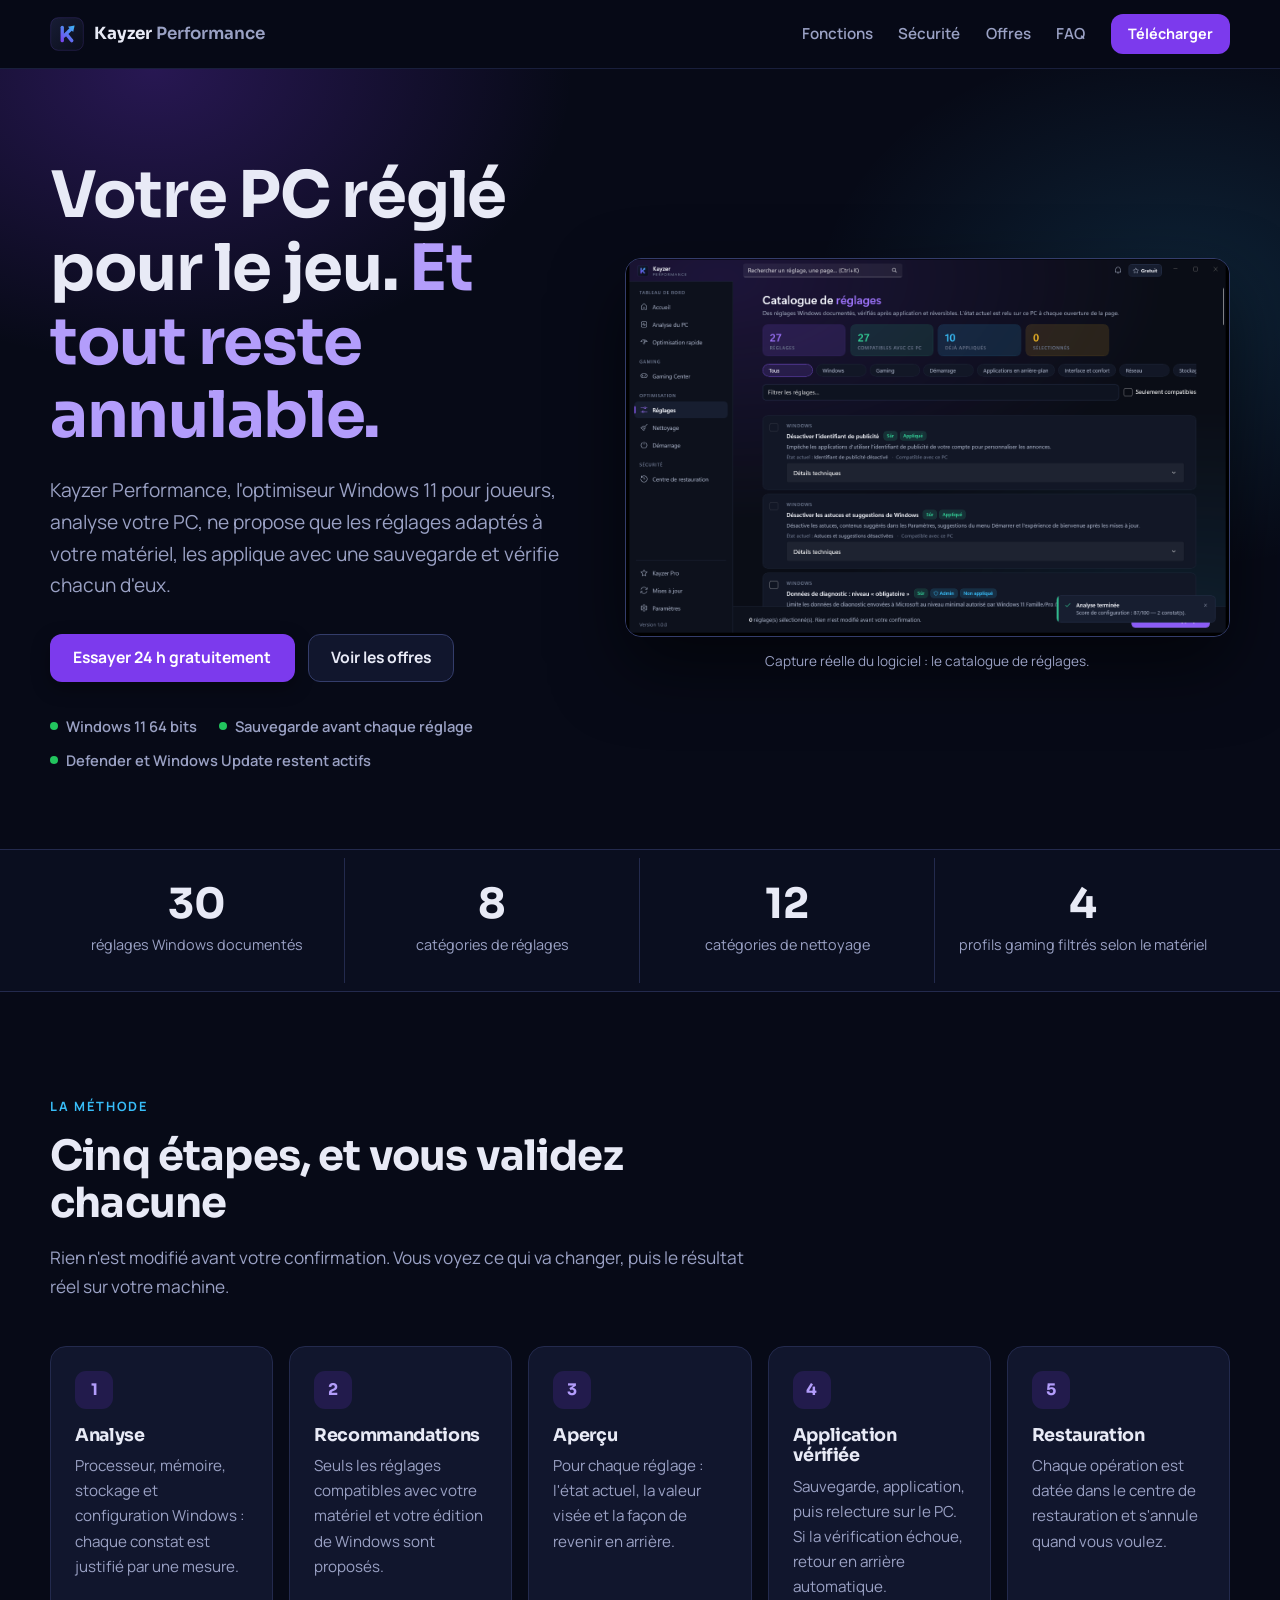
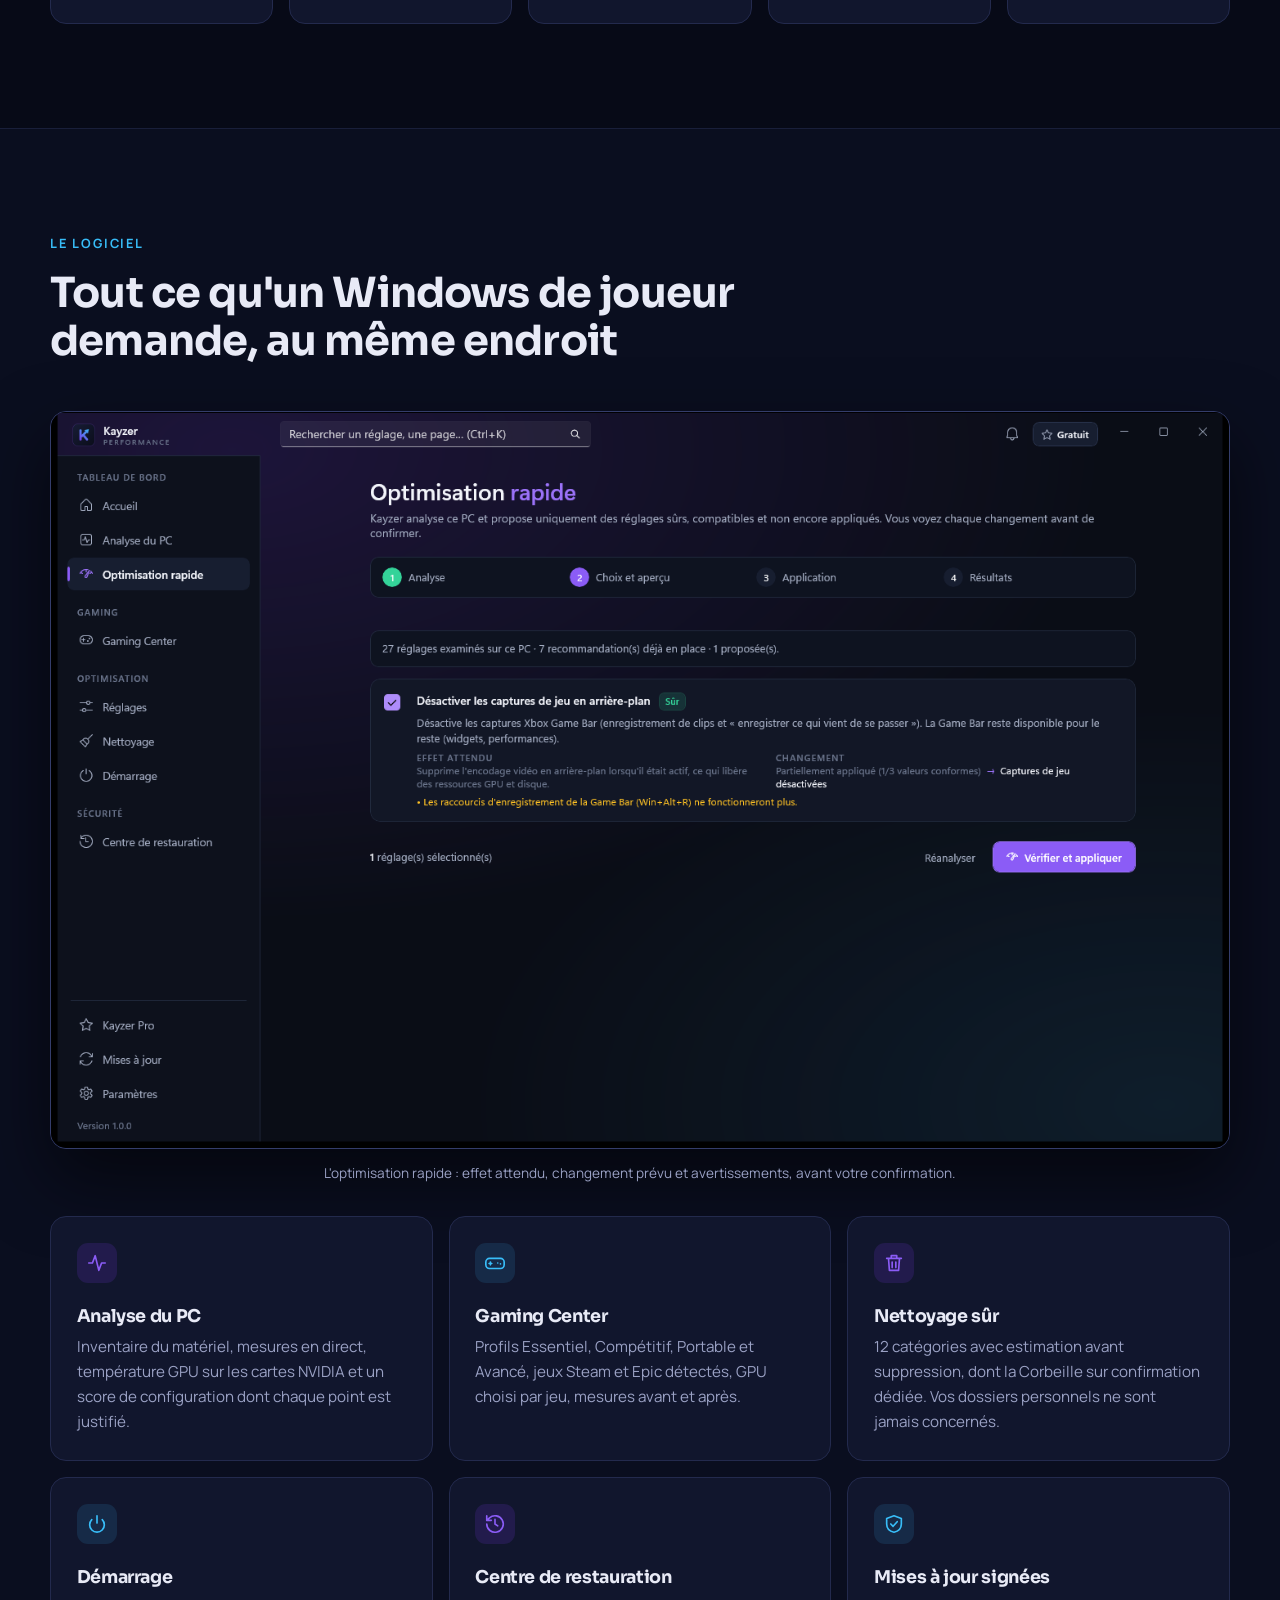
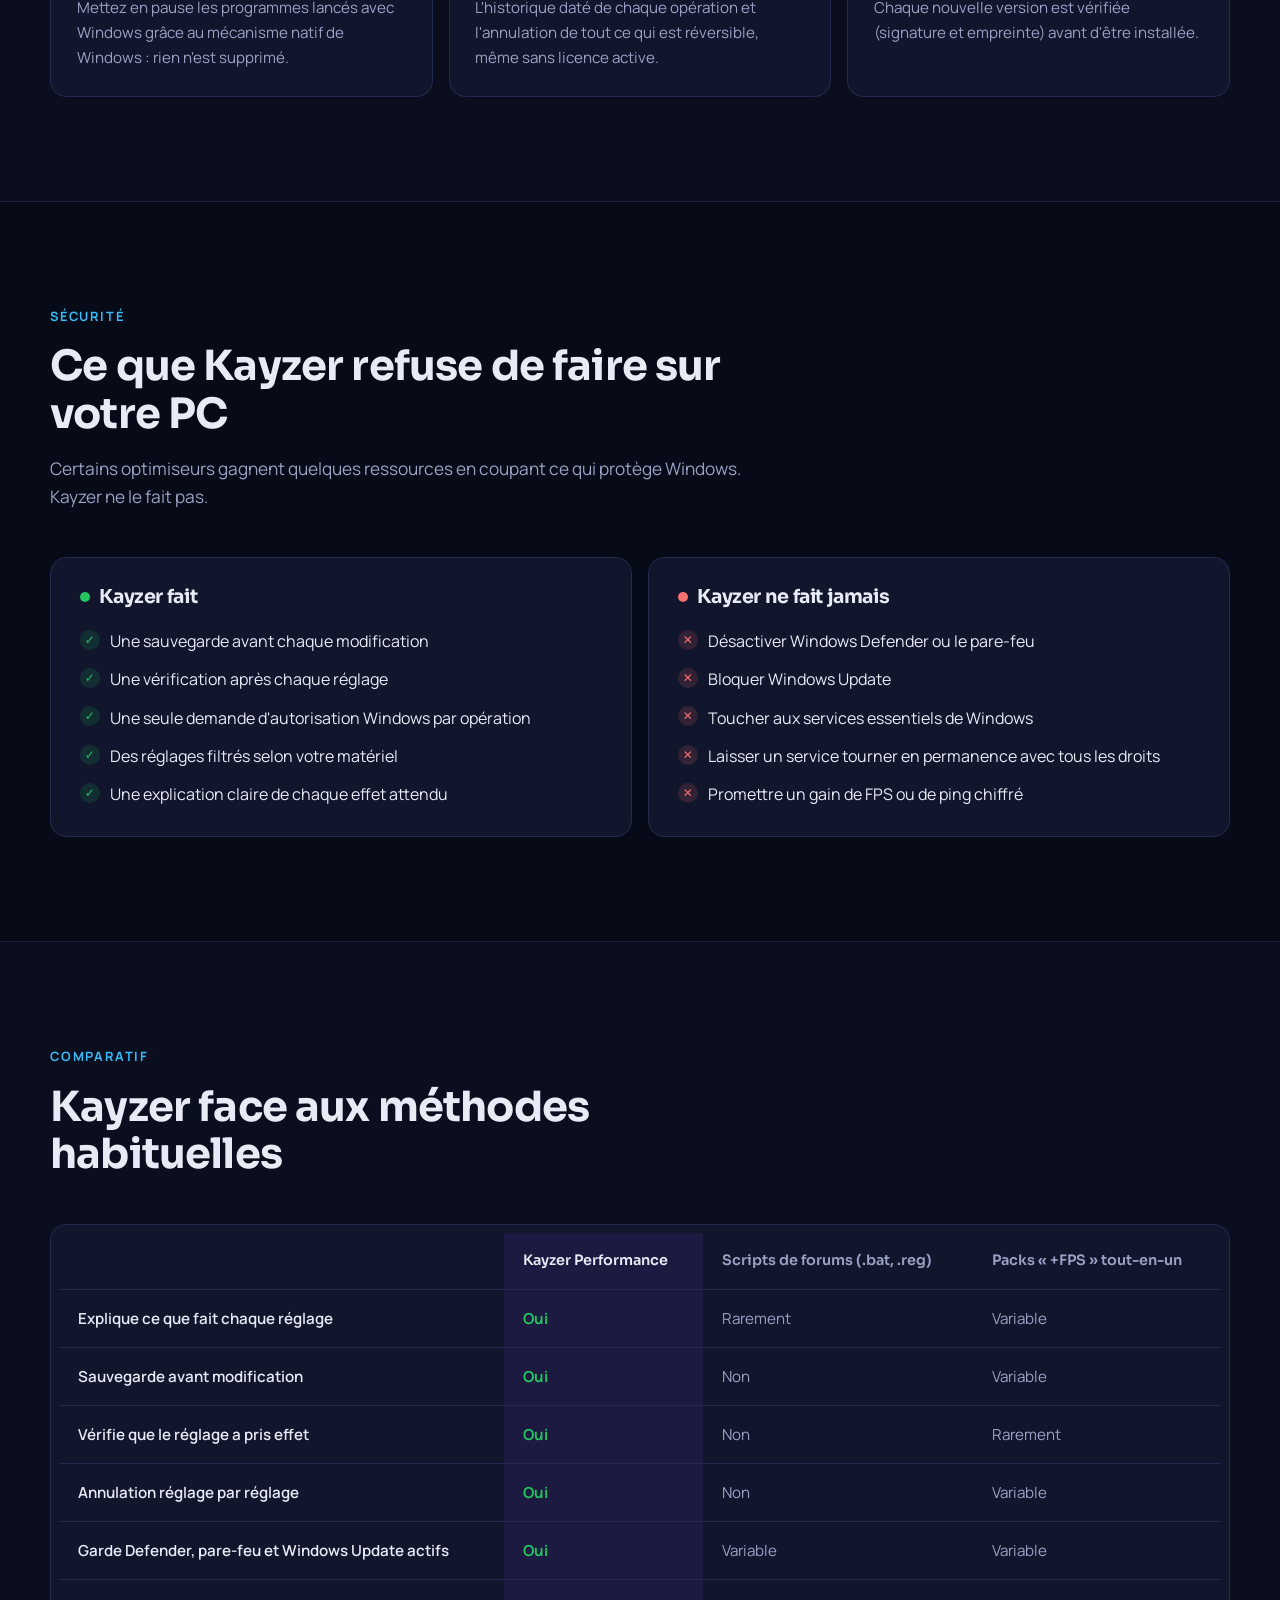
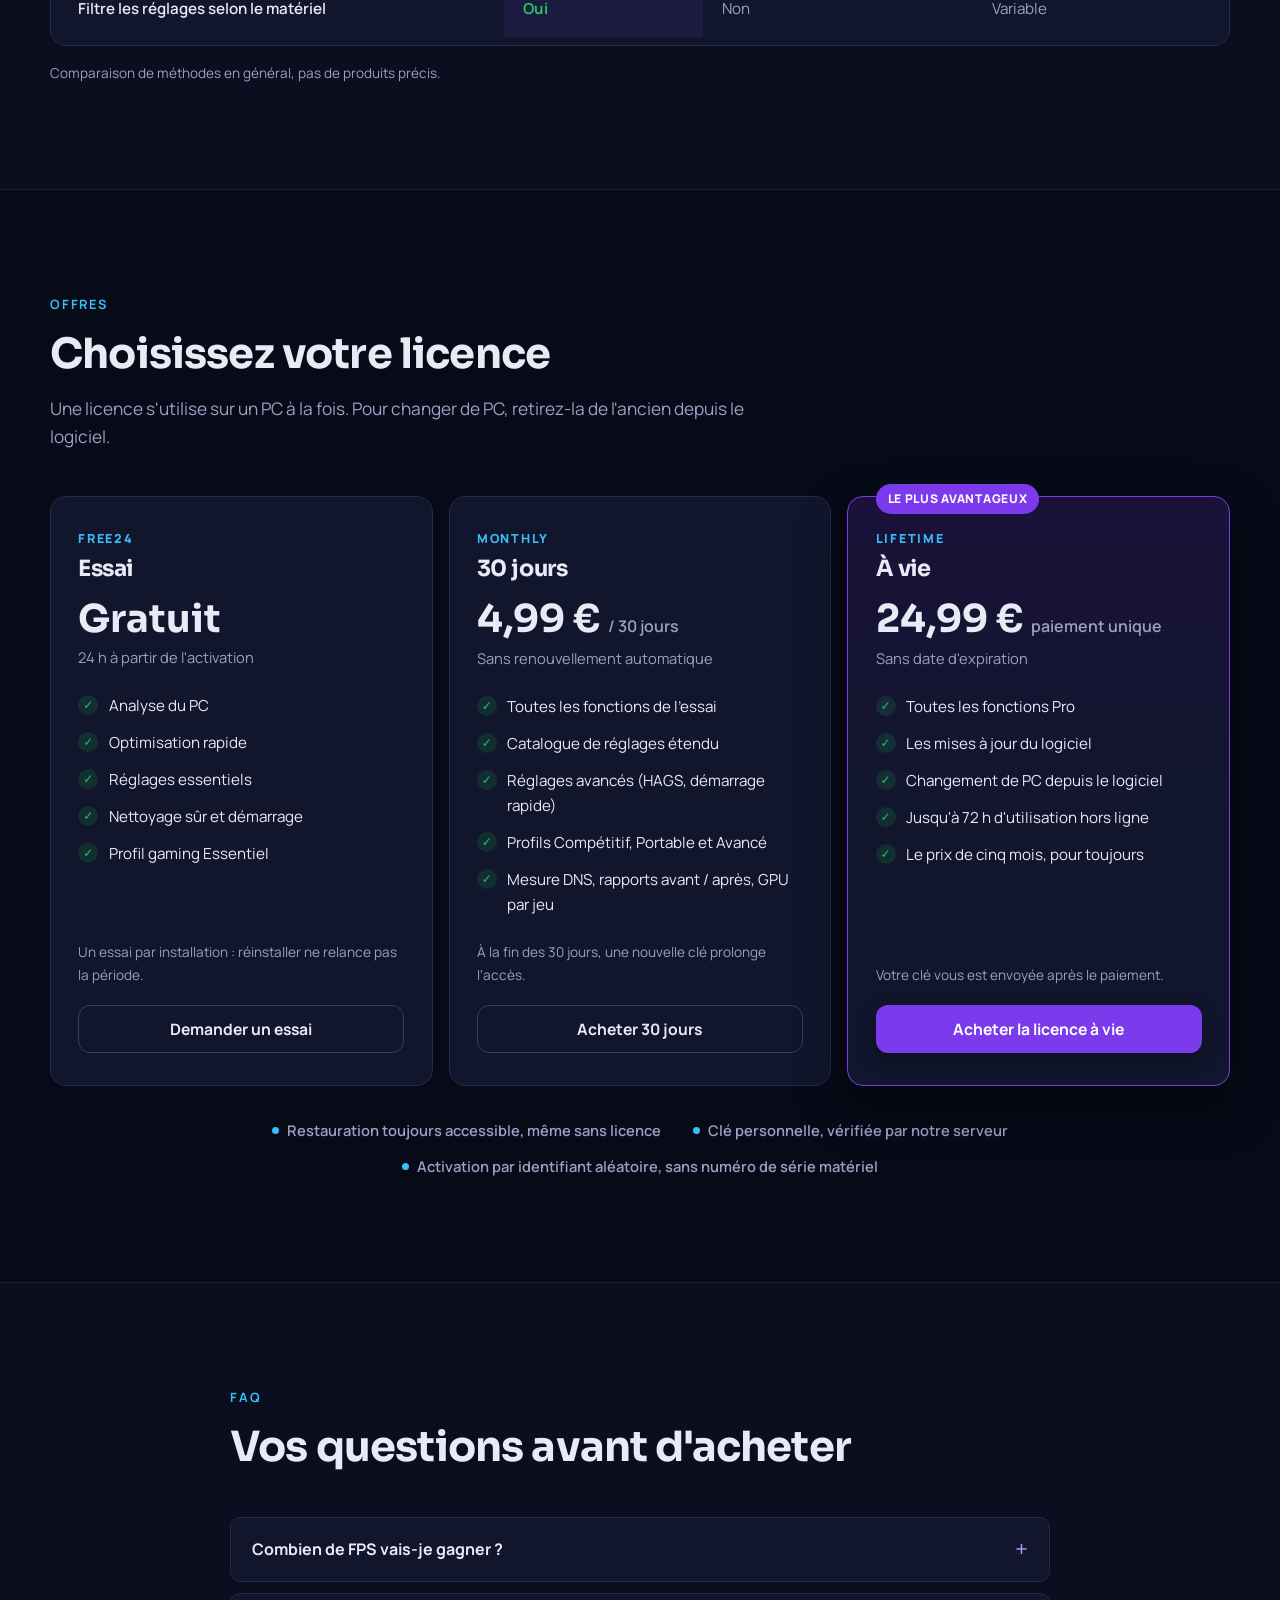
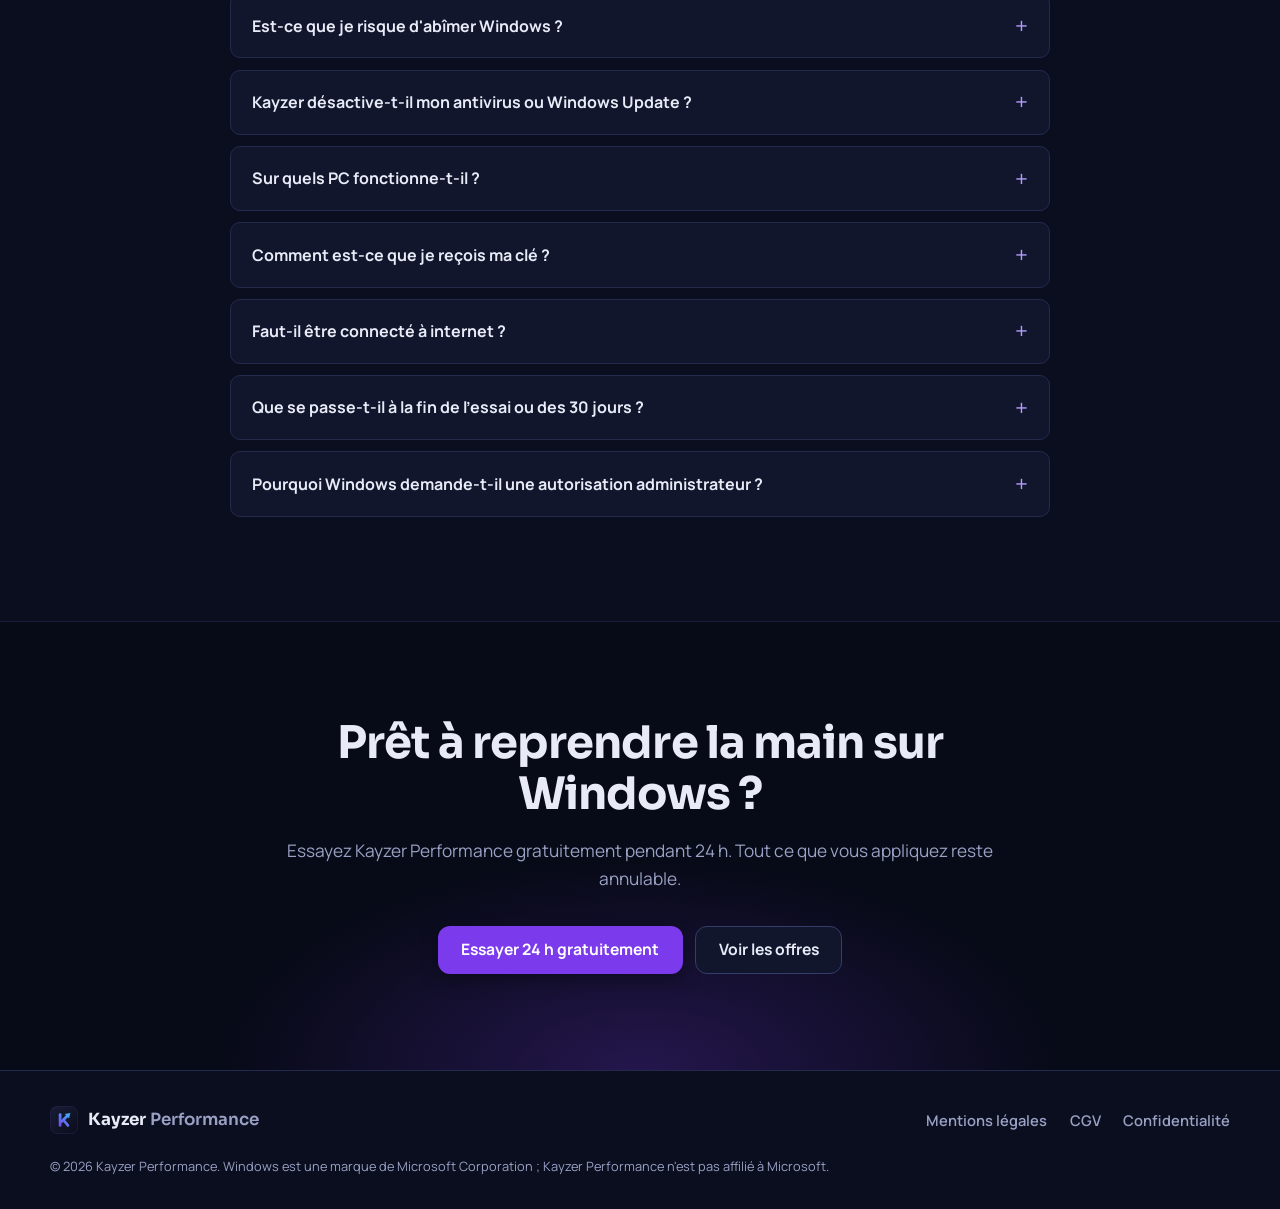
==== index.html @ 69d442fc "Site Kayzer Performance" ====
<!doctype html>
<html lang="fr">
<head>
  <meta charset="utf-8">
  <meta name="viewport" content="width=device-width, initial-scale=1">
  <title>Kayzer Performance — Optimiseur Windows 11 pour joueurs</title>
  <meta name="description" content="Kayzer Performance analyse votre PC Windows 11, applique des réglages documentés et vérifiés, et permet d'annuler chacun d'eux. Essai 24 h gratuit, licence mensuelle ou à vie.">
  <meta name="theme-color" content="#070a17">
  <meta property="og:title" content="Kayzer Performance — Optimiseur Windows 11 pour joueurs">
  <meta property="og:description" content="Des réglages Windows expliqués, vérifiés et annulables. Essai 24 h gratuit.">
  <meta property="og:image" content="assets/screen-tweaks.png">
  <link rel="icon" href="assets/logo.svg" type="image/svg+xml">
  <link rel="apple-touch-icon" href="assets/icon-256.png">
  <link rel="preconnect" href="https://fonts.googleapis.com">
  <link rel="preconnect" href="https://fonts.gstatic.com" crossorigin>
  <link href="https://fonts.googleapis.com/css2?family=Manrope:wght@400;500;600;700&family=Sora:wght@600;700&display=swap" rel="stylesheet">
  <link rel="stylesheet" href="styles.css">
  <script>document.documentElement.classList.add('js');</script>
</head>
<body>
  <a class="skip" href="#contenu">Aller au contenu</a>

  <header class="site-header">
    <div class="wrap header-row">
      <a class="brand" href="#top" aria-label="Kayzer Performance, accueil">
        <img src="assets/logo.svg" alt="" width="34" height="34">
        <span>Kayzer <em>Performance</em></span>
      </a>
      <input type="checkbox" id="nav-toggle" class="nav-toggle" aria-hidden="true">
      <label for="nav-toggle" class="nav-button" aria-label="Ouvrir le menu"><span></span></label>
      <nav class="nav" aria-label="Navigation principale">
        <a href="#fonctions">Fonctions</a>
        <a href="#securite">Sécurité</a>
        <a href="#offres">Offres</a>
        <a href="#faq">FAQ</a>
        <a class="btn btn-small btn-primary" data-link="download" href="#offres">Télécharger</a>
      </nav>
    </div>
  </header>

  <main id="contenu">
    <section class="hero" id="top">
      <div class="wrap hero-grid">
        <div class="hero-copy reveal">
          <h1>Votre PC réglé pour le jeu. <span class="accent">Et tout reste annulable.</span></h1>
          <p class="lead">Kayzer Performance, l'optimiseur Windows&nbsp;11 pour joueurs, analyse votre PC, ne propose que les réglages adaptés à votre matériel, les applique avec une sauvegarde et vérifie chacun d'eux.</p>
          <div class="cta-row">
            <a class="btn btn-primary" data-link="trial" href="#offres">Essayer 24&nbsp;h gratuitement</a>
            <a class="btn btn-ghost" href="#offres">Voir les offres</a>
          </div>
          <ul class="facts">
            <li>Windows 11 64 bits</li>
            <li>Sauvegarde avant chaque réglage</li>
            <li>Defender et Windows Update restent actifs</li>
          </ul>
        </div>
        <figure class="hero-shot reveal">
          <div class="shot-frame">
            <img src="assets/screen-tweaks.png" width="1440" height="900" alt="Catalogue de réglages de Kayzer Performance : état actuel relu sur le PC, badges Sûr et Appliqué">
          </div>
          <figcaption>Capture réelle du logiciel : le catalogue de réglages.</figcaption>
        </figure>
      </div>
    </section>

    <section class="numbers" aria-label="Kayzer en chiffres">
      <div class="wrap numbers-grid">
        <div class="number"><strong>30</strong><span>réglages Windows documentés</span></div>
        <div class="number"><strong>8</strong><span>catégories de réglages</span></div>
        <div class="number"><strong>12</strong><span>catégories de nettoyage</span></div>
        <div class="number"><strong>4</strong><span>profils gaming filtrés selon le matériel</span></div>
      </div>
    </section>

    <section class="section" id="methode">
      <div class="wrap">
        <div class="section-head reveal">
          <p class="eyebrow">La méthode</p>
          <h2>Cinq étapes, et vous validez chacune</h2>
          <p>Rien n'est modifié avant votre confirmation. Vous voyez ce qui va changer, puis le résultat réel sur votre machine.</p>
        </div>
        <ol class="steps">
          <li class="step reveal"><span class="step-n">1</span><h3>Analyse</h3><p>Processeur, mémoire, stockage et configuration Windows : chaque constat est justifié par une mesure.</p></li>
          <li class="step reveal"><span class="step-n">2</span><h3>Recommandations</h3><p>Seuls les réglages compatibles avec votre matériel et votre édition de Windows sont proposés.</p></li>
          <li class="step reveal"><span class="step-n">3</span><h3>Aperçu</h3><p>Pour chaque réglage : l'état actuel, la valeur visée et la façon de revenir en arrière.</p></li>
          <li class="step reveal"><span class="step-n">4</span><h3>Application vérifiée</h3><p>Sauvegarde, application, puis relecture sur le PC. Si la vérification échoue, retour en arrière automatique.</p></li>
          <li class="step reveal"><span class="step-n">5</span><h3>Restauration</h3><p>Chaque opération est datée dans le centre de restauration et s'annule quand vous voulez.</p></li>
        </ol>
      </div>
    </section>

    <section class="section section-alt" id="fonctions">
      <div class="wrap">
        <div class="section-head reveal">
          <p class="eyebrow">Le logiciel</p>
          <h2>Tout ce qu'un Windows de joueur demande, au même endroit</h2>
        </div>
        <div class="features">
          <figure class="feature-shot reveal">
            <div class="shot-frame">
              <img src="assets/screen-quick.png" width="1440" height="900" loading="lazy" alt="Optimisation rapide de Kayzer Performance : un réglage proposé avec son effet attendu, le changement prévu et un avertissement">
            </div>
            <figcaption>L'optimisation rapide : effet attendu, changement prévu et avertissements, avant votre confirmation.</figcaption>
          </figure>
          <article class="feature reveal">
            <svg viewBox="0 0 24 24" aria-hidden="true"><path d="M3 12h4l3-8 4 16 3-8h4"/></svg>
            <h3>Analyse du PC</h3>
            <p>Inventaire du matériel, mesures en direct, température GPU sur les cartes NVIDIA et un score de configuration dont chaque point est justifié.</p>
          </article>
          <article class="feature reveal">
            <svg viewBox="0 0 24 24" aria-hidden="true"><rect x="2" y="7" width="20" height="11" rx="4"/><path d="M7 11v3M5.5 12.5h3M15 12h.01M18 13h.01"/></svg>
            <h3>Gaming Center</h3>
            <p>Profils Essentiel, Compétitif, Portable et Avancé, jeux Steam et Epic détectés, GPU choisi par jeu, mesures avant et après.</p>
          </article>
          <article class="feature reveal">
            <svg viewBox="0 0 24 24" aria-hidden="true"><path d="M4 7h16M10 11v6M14 11v6M6 7l1 13h10l1-13M9 7V4h6v3"/></svg>
            <h3>Nettoyage sûr</h3>
            <p>12 catégories avec estimation avant suppression, dont la Corbeille sur confirmation dédiée. Vos dossiers personnels ne sont jamais concernés.</p>
          </article>
          <article class="feature reveal">
            <svg viewBox="0 0 24 24" aria-hidden="true"><path d="M12 3v8M6.3 7.3a8 8 0 1 0 11.4 0"/></svg>
            <h3>Démarrage</h3>
            <p>Mettez en pause les programmes lancés avec Windows grâce au mécanisme natif de Windows : rien n'est supprimé.</p>
          </article>
          <article class="feature reveal">
            <svg viewBox="0 0 24 24" aria-hidden="true"><path d="M3 12a9 9 0 1 0 3-6.7L3 8M3 3v5h5M12 7v5l3 2"/></svg>
            <h3>Centre de restauration</h3>
            <p>L'historique daté de chaque opération et l'annulation de tout ce qui est réversible, même sans licence active.</p>
          </article>
          <article class="feature reveal">
            <svg viewBox="0 0 24 24" aria-hidden="true"><path d="M12 3l8 3v6c0 5-3.5 8-8 9-4.5-1-8-4-8-9V6l8-3z"/><path d="M8.5 12l2.5 2.5 4.5-5"/></svg>
            <h3>Mises à jour signées</h3>
            <p>Chaque nouvelle version est vérifiée (signature et empreinte) avant d'être installée.</p>
          </article>
        </div>
      </div>
    </section>

    <section class="section" id="securite">
      <div class="wrap">
        <div class="section-head reveal">
          <p class="eyebrow">Sécurité</p>
          <h2>Ce que Kayzer refuse de faire sur votre PC</h2>
          <p>Certains optimiseurs gagnent quelques ressources en coupant ce qui protège Windows. Kayzer ne le fait pas.</p>
        </div>
        <div class="split">
          <div class="panel reveal">
            <h3 class="panel-title ok">Kayzer fait</h3>
            <ul class="list list-ok">
              <li>Une sauvegarde avant chaque modification</li>
              <li>Une vérification après chaque réglage</li>
              <li>Une seule demande d'autorisation Windows par opération</li>
              <li>Des réglages filtrés selon votre matériel</li>
              <li>Une explication claire de chaque effet attendu</li>
            </ul>
          </div>
          <div class="panel reveal">
            <h3 class="panel-title no">Kayzer ne fait jamais</h3>
            <ul class="list list-no">
              <li>Désactiver Windows Defender ou le pare-feu</li>
              <li>Bloquer Windows Update</li>
              <li>Toucher aux services essentiels de Windows</li>
              <li>Laisser un service tourner en permanence avec tous les droits</li>
              <li>Promettre un gain de FPS ou de ping chiffré</li>
            </ul>
          </div>
        </div>
      </div>
    </section>

    <section class="section section-alt" id="comparatif">
      <div class="wrap">
        <div class="section-head reveal">
          <p class="eyebrow">Comparatif</p>
          <h2>Kayzer face aux méthodes habituelles</h2>
        </div>
        <div class="table-scroll reveal">
          <table class="compare">
            <thead>
              <tr><th scope="col"><span class="sr">Critère</span></th><th scope="col" class="col-kayzer">Kayzer Performance</th><th scope="col">Scripts de forums (.bat, .reg)</th><th scope="col">Packs « +FPS » tout-en-un</th></tr>
            </thead>
            <tbody>
              <tr><th scope="row">Explique ce que fait chaque réglage</th><td class="col-kayzer"><span class="yes">Oui</span></td><td>Rarement</td><td>Variable</td></tr>
              <tr><th scope="row">Sauvegarde avant modification</th><td class="col-kayzer"><span class="yes">Oui</span></td><td>Non</td><td>Variable</td></tr>
              <tr><th scope="row">Vérifie que le réglage a pris effet</th><td class="col-kayzer"><span class="yes">Oui</span></td><td>Non</td><td>Rarement</td></tr>
              <tr><th scope="row">Annulation réglage par réglage</th><td class="col-kayzer"><span class="yes">Oui</span></td><td>Non</td><td>Variable</td></tr>
              <tr><th scope="row">Garde Defender, pare-feu et Windows Update actifs</th><td class="col-kayzer"><span class="yes">Oui</span></td><td>Variable</td><td>Variable</td></tr>
              <tr><th scope="row">Filtre les réglages selon le matériel</th><td class="col-kayzer"><span class="yes">Oui</span></td><td>Non</td><td>Variable</td></tr>
            </tbody>
          </table>
        </div>
        <p class="note">Comparaison de méthodes en général, pas de produits précis.</p>
      </div>
    </section>

    <section class="section" id="offres">
      <div class="wrap">
        <div class="section-head reveal">
          <p class="eyebrow">Offres</p>
          <h2>Choisissez votre licence</h2>
          <p>Une licence s'utilise sur un PC à la fois. Pour changer de PC, retirez-la de l'ancien depuis le logiciel.</p>
        </div>
        <div class="plans">
          <article class="plan reveal">
            <p class="plan-tag">FREE24</p>
            <h3>Essai</h3>
            <p class="price"><strong>Gratuit</strong></p>
            <p class="plan-sub">24 h à partir de l'activation</p>
            <ul class="list list-ok">
              <li>Analyse du PC</li>
              <li>Optimisation rapide</li>
              <li>Réglages essentiels</li>
              <li>Nettoyage sûr et démarrage</li>
              <li>Profil gaming Essentiel</li>
            </ul>
            <p class="plan-note">Un essai par installation : réinstaller ne relance pas la période.</p>
            <a class="btn btn-ghost btn-block" data-link="trial" href="#">Demander un essai</a>
          </article>
          <article class="plan reveal">
            <p class="plan-tag">MONTHLY</p>
            <h3>30 jours</h3>
            <p class="price"><strong>4,99&nbsp;€</strong><span>/ 30 jours</span></p>
            <p class="plan-sub">Sans renouvellement automatique</p>
            <ul class="list list-ok">
              <li>Toutes les fonctions de l'essai</li>
              <li>Catalogue de réglages étendu</li>
              <li>Réglages avancés (HAGS, démarrage rapide)</li>
              <li>Profils Compétitif, Portable et Avancé</li>
              <li>Mesure DNS, rapports avant / après, GPU par jeu</li>
            </ul>
            <p class="plan-note">À la fin des 30 jours, une nouvelle clé prolonge l'accès.</p>
            <a class="btn btn-ghost btn-block" data-link="buyMonthly" href="#">Acheter 30 jours</a>
          </article>
          <article class="plan plan-featured reveal">
            <p class="plan-badge">Le plus avantageux</p>
            <p class="plan-tag">LIFETIME</p>
            <h3>À vie</h3>
            <p class="price"><strong>24,99&nbsp;€</strong><span>paiement unique</span></p>
            <p class="plan-sub">Sans date d'expiration</p>
            <ul class="list list-ok">
              <li>Toutes les fonctions Pro</li>
              <li>Les mises à jour du logiciel</li>
              <li>Changement de PC depuis le logiciel</li>
              <li>Jusqu'à 72 h d'utilisation hors ligne</li>
              <li>Le prix de cinq mois, pour toujours</li>
            </ul>
            <p class="plan-note">Votre clé vous est envoyée après le paiement.</p>
            <a class="btn btn-primary btn-block" data-link="buyLifetime" href="#">Acheter la licence à vie</a>
          </article>
        </div>
        <ul class="assurances reveal">
          <li>Restauration toujours accessible, même sans licence</li>
          <li>Clé personnelle, vérifiée par notre serveur</li>
          <li>Activation par identifiant aléatoire, sans numéro de série matériel</li>
        </ul>
      </div>
    </section>

    <section class="section section-alt" id="faq">
      <div class="wrap wrap-narrow">
        <div class="section-head reveal">
          <p class="eyebrow">FAQ</p>
          <h2>Vos questions avant d'acheter</h2>
        </div>
        <div class="faq">
          <details>
            <summary>Combien de FPS vais-je gagner&nbsp;?</summary>
            <p>Personne ne peut vous donner un chiffre honnête à l'avance : le résultat dépend du processeur, de la carte graphique, des pilotes, des jeux et de l'état de départ de Windows. Sur un PC encombré, la différence se sent ; sur un PC déjà propre, elle peut être faible. Kayzer mesure votre PC avant et après pour que vous voyiez l'écart réel.</p>
          </details>
          <details>
            <summary>Est-ce que je risque d'abîmer Windows&nbsp;?</summary>
            <p>Chaque réglage est sauvegardé avant d'être appliqué, puis vérifié. Si la vérification échoue, Kayzer revient en arrière tout seul. Les rares opérations qui ne s'annulent pas, comme la suppression de fichiers temporaires, sont signalées avant votre confirmation.</p>
          </details>
          <details>
            <summary>Kayzer désactive-t-il mon antivirus ou Windows Update&nbsp;?</summary>
            <p>Non. Windows Defender, le pare-feu, Windows Update et les services essentiels restent actifs.</p>
          </details>
          <details>
            <summary>Sur quels PC fonctionne-t-il&nbsp;?</summary>
            <p>Sur Windows 11 64 bits uniquement, éditions Famille et Professionnel. La licence s'utilise sur un PC à la fois.</p>
          </details>
          <details>
            <summary>Comment est-ce que je reçois ma clé&nbsp;?</summary>
            <p>Après le paiement, votre clé personnelle vous est envoyée. Vous la collez dans l'écran d'activation au premier lancement du logiciel ; elle est vérifiée par le serveur de licences Kayzer.</p>
          </details>
          <details>
            <summary>Faut-il être connecté à internet&nbsp;?</summary>
            <p>Pour l'activation, oui. Ensuite, Kayzer vérifie votre licence régulièrement et continue de fonctionner jusqu'à 72 h sans connexion.</p>
          </details>
          <details>
            <summary>Que se passe-t-il à la fin de l'essai ou des 30 jours&nbsp;?</summary>
            <p>Les fonctions concernées se verrouillent. Les réglages déjà appliqués restent en place et le centre de restauration reste accessible pour tout annuler.</p>
          </details>
          <details>
            <summary>Pourquoi Windows demande-t-il une autorisation administrateur&nbsp;?</summary>
            <p>Certains réglages touchent des paramètres réservés aux administrateurs. Kayzer les regroupe en une seule demande par opération et n'installe aucun service qui tourne en permanence avec tous les droits.</p>
          </details>
        </div>
      </div>
    </section>

    <section class="final">
      <div class="wrap final-inner reveal">
        <h2>Prêt à reprendre la main sur Windows&nbsp;?</h2>
        <p>Essayez Kayzer Performance gratuitement pendant 24 h. Tout ce que vous appliquez reste annulable.</p>
        <div class="cta-row cta-center">
          <a class="btn btn-primary" data-link="trial" href="#offres">Essayer 24&nbsp;h gratuitement</a>
          <a class="btn btn-ghost" href="#offres">Voir les offres</a>
        </div>
      </div>
    </section>
  </main>

  <footer class="site-footer">
    <div class="wrap footer-row">
      <a class="brand" href="#top" aria-label="Kayzer Performance, haut de page">
        <img src="assets/logo.svg" alt="" width="28" height="28">
        <span>Kayzer <em>Performance</em></span>
      </a>
      <nav class="footer-links" aria-label="Liens légaux et support">
        <a href="legal.html#mentions">Mentions légales</a>
        <a href="legal.html#cgv">CGV</a>
        <a href="legal.html#confidentialite">Confidentialité</a>
        <a data-link="discord" href="#">Discord</a>
        <a data-link="email" href="#">Support</a>
      </nav>
    </div>
    <div class="wrap footer-small">
      <p>© 2026 Kayzer Performance. Windows est une marque de Microsoft Corporation ; Kayzer Performance n'est pas affilié à Microsoft.</p>
    </div>
  </footer>

  <script src="config.js"></script>
  <script src="main.js"></script>
</body>
</html>
---- styles.css ----
/* Kayzer Performance — site public. Same tokens as the app and the admin panel (night blue, electric violet, cyan). */
:root {
  --bg: #070a17;
  --bg-alt: #0a0e1f;
  --surface: #11162d;
  --surface-2: #161c38;
  --border: #232a4d;
  --border-strong: #343d6b;
  --text: #e8eaf6;
  --text-muted: #9aa1c4;
  --violet: #7c3aed;
  --violet-hover: #8b5cf6;
  --violet-soft: rgba(124, 58, 237, .16);
  --violet-text: #b39dfb;
  --cyan: #38bdf8;
  --success: #22c55e;
  --danger: #f87171;
  --radius: 16px;
  --radius-sm: 10px;
  --font: "Manrope", "Segoe UI Variable Text", "Segoe UI", system-ui, sans-serif;
  --display: "Sora", "Segoe UI Variable Display", "Segoe UI", system-ui, sans-serif;
  --wrap: 1180px;
  color-scheme: dark;
}

*, *::before, *::after { box-sizing: border-box; }
html { scroll-behavior: smooth; scroll-padding-top: 84px; -webkit-text-size-adjust: 100%; }
body {
  margin: 0;
  background: var(--bg);
  color: var(--text);
  font: 400 1rem/1.65 var(--font);
  overflow-x: hidden;
}
img { max-width: 100%; height: auto; display: block; }
a { color: inherit; }
h1, h2, h3 { font-family: var(--display); line-height: 1.15; margin: 0; letter-spacing: -.02em; }
p { margin: 0; }
.wrap { width: 100%; max-width: var(--wrap); margin-inline: auto; }
/* Page gutter on every full-width band (16px on phones). */
.site-header, .hero, .numbers, .section, .final, .site-footer { padding-left: 16px; padding-right: 16px; }
.wrap-narrow { max-width: 820px; }
.sr { position: absolute; width: 1px; height: 1px; overflow: hidden; clip: rect(0 0 0 0); white-space: nowrap; }
.skip { position: absolute; left: 16px; top: -48px; background: var(--violet); color: #fff; padding: .5rem .9rem; border-radius: var(--radius-sm); z-index: 100; }
.skip:focus { top: 12px; }
:focus-visible { outline: 2px solid var(--cyan); outline-offset: 3px; border-radius: 6px; }

/* Header */
.site-header {
  position: sticky; top: 0; z-index: 50;
  background: rgba(7, 10, 23, .82);
  backdrop-filter: blur(14px);
  border-bottom: 1px solid rgba(35, 42, 77, .7);
}
.header-row { display: flex; align-items: center; justify-content: space-between; height: 68px; }
.brand { display: inline-flex; align-items: center; gap: .6rem; text-decoration: none; font-family: var(--display); font-weight: 700; font-size: 1.05rem; }
.brand em { font-style: normal; color: var(--text-muted); font-weight: 600; }
.nav { display: flex; align-items: center; gap: 1.6rem; }
.nav a:not(.btn) { color: var(--text-muted); text-decoration: none; font-weight: 600; font-size: .95rem; transition: color .15s; }
.nav a:not(.btn):hover { color: var(--text); }
.nav-toggle, .nav-button { display: none; }

/* Buttons */
.btn {
  display: inline-flex; align-items: center; justify-content: center; gap: .5rem;
  min-height: 48px; padding: 0 1.4rem;
  border-radius: 12px; border: 1px solid transparent;
  font: 700 .98rem/1 var(--font); text-decoration: none; cursor: pointer;
  transition: background-color .15s, border-color .15s, transform .15s, box-shadow .15s;
}
.btn:active { transform: translateY(1px); }
.btn-primary { background: var(--violet); color: #fff; box-shadow: 0 6px 18px rgba(0, 0, 0, .35); }
.btn-primary:hover { background: #6d28d9; }
.btn-ghost { background: var(--surface); border-color: var(--border-strong); color: var(--text); }
.btn-ghost:hover { border-color: var(--violet-hover); background: var(--surface-2); }
.btn-small { min-height: 40px; padding: 0 1rem; font-size: .9rem; box-shadow: none; }
.btn-block { width: 100%; }
.btn[aria-disabled="true"] { opacity: .55; cursor: not-allowed; box-shadow: none; }

/* Hero */
.hero {
  position: relative;
  padding-top: clamp(3rem, 7vw, 6rem); padding-bottom: clamp(3rem, 6vw, 5rem);
  background:
    radial-gradient(600px 420px at 12% 0%, rgba(124, 58, 237, .28), transparent 70%),
    radial-gradient(520px 380px at 92% 30%, rgba(56, 189, 248, .14), transparent 70%);
}
.hero-grid { position: relative; display: grid; grid-template-columns: 1fr; gap: 3rem; align-items: center; }
.eyebrow { color: var(--cyan); font-weight: 700; font-size: .8rem; letter-spacing: .14em; text-transform: uppercase; margin-bottom: 1rem; }
.hero h1 { font-size: clamp(2.3rem, 5.4vw, 4rem); max-width: 14ch; }
.accent { color: var(--violet-text); }
.lead { margin-top: 1.4rem; font-size: clamp(1.05rem, 1.6vw, 1.2rem); color: var(--text-muted); max-width: 54ch; }
.cta-row { display: flex; flex-wrap: wrap; gap: .8rem; margin-top: 2rem; }
.cta-center { justify-content: center; }
.facts { list-style: none; padding: 0; margin: 2rem 0 0; display: flex; flex-wrap: wrap; gap: .6rem 1.4rem; color: var(--text-muted); font-size: .92rem; font-weight: 600; }
.facts li { display: inline-flex; align-items: center; gap: .5rem; }
.facts li::before { content: ""; width: 8px; height: 8px; border-radius: 50%; background: var(--success); }

.shot-frame {
  border-radius: var(--radius);
  border: 1px solid var(--border-strong);
  background: var(--surface);
  overflow: hidden;
  box-shadow: 0 30px 70px rgba(0, 0, 0, .55);
}
.hero-shot { margin: 0; }
figcaption { margin-top: .8rem; color: var(--text-muted); font-size: .85rem; text-align: center; }

/* Numbers */
.numbers { padding-top: .5rem; padding-bottom: .5rem; border-block: 1px solid var(--border); background: var(--bg-alt); }
.numbers-grid { display: grid; grid-template-columns: repeat(2, 1fr); }
.number { padding: 1.6rem 1rem; text-align: center; }
.number strong { display: block; font-family: var(--display); font-size: clamp(2rem, 4vw, 2.6rem); line-height: 1; color: var(--text); }
.number span { display: block; margin-top: .5rem; color: var(--text-muted); font-size: .9rem; }
.number:nth-child(odd) { border-right: 1px solid var(--border); }
.number:nth-child(-n+2) { border-bottom: 1px solid var(--border); }

/* Sections */
.section { padding-top: 4rem; padding-bottom: 4rem; }
.section-alt { background: var(--bg-alt); border-block: 1px solid rgba(35, 42, 77, .6); }
.section-head { max-width: 720px; margin-bottom: 2.8rem; }
.section-head h2 { font-size: clamp(1.8rem, 3.6vw, 2.6rem); }
.section-head > p:not(.eyebrow) { margin-top: 1rem; color: var(--text-muted); font-size: 1.08rem; }

/* Steps */
.steps { list-style: none; padding: 0; margin: 0; display: grid; grid-template-columns: 1fr; gap: 1rem; counter-reset: none; }
.step { position: relative; padding: 1.5rem; border-radius: var(--radius); background: var(--surface); border: 1px solid var(--border); }
.step-n {
  display: inline-grid; place-items: center; width: 38px; height: 38px; border-radius: 11px;
  background: var(--violet-soft); color: var(--violet-text); font-family: var(--display); font-weight: 700; margin-bottom: 1rem;
}
.step h3 { font-size: 1.1rem; margin-bottom: .5rem; }
.step p { color: var(--text-muted); font-size: .95rem; }

/* Features */
.features { display: grid; grid-template-columns: 1fr; gap: 1rem; }
.feature-shot { margin: 0 0 1rem; }
.feature { padding: 1.6rem; border-radius: var(--radius); background: var(--surface); border: 1px solid var(--border); transition: border-color .2s; }
.feature:hover { border-color: var(--border-strong); }
.feature svg { width: 40px; height: 40px; padding: 9px; border-radius: 11px; background: var(--violet-soft); fill: none; stroke: var(--violet-hover); stroke-width: 1.8; stroke-linecap: round; stroke-linejoin: round; margin-bottom: 1rem; }
.feature:nth-of-type(even) svg { background: rgba(56, 189, 248, .12); stroke: var(--cyan); }
.feature h3 { font-size: 1.1rem; margin-bottom: .5rem; }
.feature p { color: var(--text-muted); font-size: .95rem; }

/* Safety */
.split { display: grid; grid-template-columns: 1fr; gap: 1rem; }
.panel { padding: 1.8rem; border-radius: var(--radius); background: var(--surface); border: 1px solid var(--border); }
.panel-title { font-size: 1.2rem; margin-bottom: 1.2rem; display: flex; align-items: center; gap: .6rem; }
.panel-title::before { content: ""; width: 10px; height: 10px; border-radius: 50%; }
.panel-title.ok::before { background: var(--success); }
.panel-title.no::before { background: var(--danger); }
.list { list-style: none; padding: 0; margin: 0; display: grid; gap: .75rem; }
.list li { position: relative; padding-left: 1.9rem; }
.list li::before { position: absolute; left: 0; top: .15em; width: 1.25rem; height: 1.25rem; border-radius: 50%; display: grid; place-items: center; font-size: .75rem; font-weight: 800; }
.list-ok li::before { content: "✓"; color: var(--success); background: rgba(34, 197, 94, .14); }
.list-no li::before { content: "✕"; color: var(--danger); background: rgba(248, 113, 113, .14); }

/* Comparison */
.table-scroll { overflow-x: auto; padding: .5rem; border-radius: var(--radius); border: 1px solid var(--border); background: var(--surface); }
.compare { width: 100%; min-width: 640px; border-collapse: collapse; font-size: .95rem; }
.compare th, .compare td { padding: 1rem 1.2rem; text-align: left; border-bottom: 1px solid var(--border); }
.compare tbody tr:last-child th, .compare tbody tr:last-child td { border-bottom: 0; }
.compare thead th { font-family: var(--display); font-size: .9rem; color: var(--text-muted); font-weight: 600; }
.compare tbody th { font-weight: 600; }
.compare td { color: var(--text-muted); }
.compare .col-kayzer { background: rgba(124, 58, 237, .1); color: var(--text); }
.compare thead .col-kayzer { color: var(--text); }
.yes { color: var(--success); font-weight: 700; }
.note { margin-top: 1rem; color: var(--text-muted); font-size: .85rem; }

/* Plans */
.plans { display: grid; grid-template-columns: 1fr; gap: 1rem; align-items: stretch; }
.plan { position: relative; display: flex; flex-direction: column; padding: 2rem 1.7rem; border-radius: var(--radius); background: var(--surface); border: 1px solid var(--border); }
.plan-featured { border-color: var(--violet); background: linear-gradient(180deg, rgba(124, 58, 237, .16), var(--surface) 55%); box-shadow: 0 20px 50px rgba(0, 0, 0, .4); }
.plan-badge { position: absolute; top: -13px; left: 1.7rem; background: var(--violet); color: #fff; font-size: .75rem; font-weight: 800; letter-spacing: .06em; text-transform: uppercase; padding: .3rem .75rem; border-radius: 999px; }
.plan-tag { color: var(--cyan); font-weight: 800; font-size: .78rem; letter-spacing: .14em; }
.plan h3 { font-size: 1.4rem; margin-top: .4rem; }
.price { margin-top: 1.1rem; display: flex; align-items: baseline; gap: .5rem; flex-wrap: wrap; }
.price strong { font-family: var(--display); font-size: 2.4rem; line-height: 1; }
.price span { color: var(--text-muted); font-weight: 600; }
.plan-sub { color: var(--text-muted); font-size: .92rem; margin-top: .4rem; }
.plan .list { margin: 1.5rem 0; font-size: .95rem; }
.plan-note { color: var(--text-muted); font-size: .85rem; margin-top: auto; margin-bottom: 1.2rem; }
.assurances { list-style: none; padding: 0; margin: 2rem 0 0; display: flex; flex-wrap: wrap; justify-content: center; gap: .7rem 2rem; color: var(--text-muted); font-size: .92rem; font-weight: 600; }
.assurances li { display: inline-flex; align-items: center; gap: .5rem; }
.assurances li::before { content: ""; width: 7px; height: 7px; border-radius: 50%; background: var(--cyan); }

/* FAQ */
.faq { display: grid; gap: .7rem; }
.faq details { border-radius: var(--radius-sm); background: var(--surface); border: 1px solid var(--border); transition: border-color .2s; }
.faq details[open] { border-color: var(--border-strong); }
.faq summary { cursor: pointer; list-style: none; padding: 1.15rem 3.2rem 1.15rem 1.3rem; font-weight: 700; position: relative; }
.faq summary::-webkit-details-marker { display: none; }
.faq summary::after { content: "+"; position: absolute; right: 1.3rem; top: 50%; transform: translateY(-50%); font-size: 1.4rem; font-weight: 400; color: var(--violet-text); transition: transform .2s; }
.faq details[open] summary::after { transform: translateY(-50%) rotate(45deg); }
.faq details p { padding: 0 1.3rem 1.25rem; color: var(--text-muted); }

/* Final CTA */
.final { padding-top: clamp(4rem, 8vw, 6rem); padding-bottom: clamp(4rem, 8vw, 6rem); background: radial-gradient(600px 300px at 50% 100%, rgba(124, 58, 237, .25), transparent 70%); }
.final-inner { text-align: center; max-width: 720px; }
.final h2 { font-size: clamp(1.9rem, 4vw, 2.8rem); }
.final p { margin-top: 1rem; color: var(--text-muted); font-size: 1.08rem; }

/* Footer */
.site-footer { border-top: 1px solid var(--border); padding-top: 2.2rem; padding-bottom: 2rem; background: var(--bg-alt); }
.footer-row { display: flex; flex-wrap: wrap; align-items: center; justify-content: space-between; gap: 1.2rem; }
.footer-links { display: flex; flex-wrap: wrap; gap: .6rem 1.4rem; }
.footer-links a { color: var(--text-muted); text-decoration: none; font-size: .92rem; font-weight: 600; }
.footer-links a:hover { color: var(--text); }
.footer-links a[aria-disabled="true"] { display: none; }
.footer-small { margin-top: 1.4rem; color: var(--text-muted); font-size: .8rem; }

/* Legal page */
.legal section + section { margin-top: 3.5rem; }
.legal h1 { font-size: clamp(1.9rem, 4vw, 2.5rem); margin-bottom: 1.2rem; }
.legal h2 { font-size: clamp(1.5rem, 3vw, 2rem); margin-bottom: 1rem; }
.legal h3 { font-size: 1.05rem; margin: 1.6rem 0 .5rem; }
.legal p { color: var(--text-muted); }
.legal p + p { margin-top: .6rem; }
.legal strong { color: var(--text); }
.legal-warning { padding: 1rem 1.2rem; border-radius: var(--radius-sm); background: rgba(251, 191, 36, .1); border: 1px solid rgba(251, 191, 36, .35); color: #fde68a !important; margin-bottom: 2.5rem; }

/* Reveal on scroll (only when JS runs; content stays visible otherwise) */
.js .reveal { opacity: 0; transform: translateY(14px); transition: opacity .6s ease, transform .6s ease; }
.js .reveal.is-visible { opacity: 1; transform: none; }

@media (min-width: 640px) {
  .numbers-grid { grid-template-columns: repeat(4, 1fr); }
  .number:nth-child(-n+2) { border-bottom: 0; }
  .number:not(:last-child) { border-right: 1px solid var(--border); }
  .steps { grid-template-columns: repeat(2, 1fr); }
  .features { grid-template-columns: repeat(2, 1fr); }
  .feature-shot { grid-column: 1 / -1; }
  .step:last-child { grid-column: 1 / -1; }
}

@media (min-width: 900px) {
  .section { padding-top: 6.5rem; padding-bottom: 6.5rem; }
  .hero-grid { grid-template-columns: minmax(0, 1fr) minmax(0, 1.15fr); }
  .steps { grid-template-columns: repeat(5, 1fr); }
  .step:last-child { grid-column: auto; }
  .features { grid-template-columns: repeat(3, 1fr); }
  .split { grid-template-columns: 1fr 1fr; }
  .plans { grid-template-columns: repeat(3, 1fr); }
}

@media (max-width: 859px) {
  .nav-button { display: grid; place-items: center; width: 44px; height: 44px; border-radius: 10px; border: 1px solid var(--border-strong); cursor: pointer; }
  .nav-button span, .nav-button span::before, .nav-button span::after { display: block; width: 18px; height: 2px; background: var(--text); border-radius: 2px; position: relative; transition: transform .2s, background-color .2s; }
  .nav-button span::before, .nav-button span::after { content: ""; position: absolute; left: 0; }
  .nav-button span::before { top: -6px; }
  .nav-button span::after { top: 6px; }
  .nav {
    position: absolute; top: 68px; left: 0; right: 0; margin: 0;
    flex-direction: column; align-items: stretch; gap: 0;
    padding: .5rem 16px 1rem; background: var(--bg); border-bottom: 1px solid var(--border);
    display: none;
  }
  .nav a:not(.btn) { padding: .9rem 0; border-bottom: 1px solid var(--border); font-size: 1rem; }
  .nav .btn { margin-top: 1rem; min-height: 48px; }
  .nav-toggle:checked ~ .nav { display: flex; }
  .nav-toggle:checked + .nav-button span { background: transparent; }
  .nav-toggle:checked + .nav-button span::before { transform: translateY(6px) rotate(45deg); }
  .nav-toggle:checked + .nav-button span::after { transform: translateY(-6px) rotate(-45deg); }
}

@media (prefers-reduced-motion: reduce) {
  html { scroll-behavior: auto; }
  .js .reveal { opacity: 1; transform: none; transition: none; }
  .btn, .feature, .faq details { transition: none; }
}
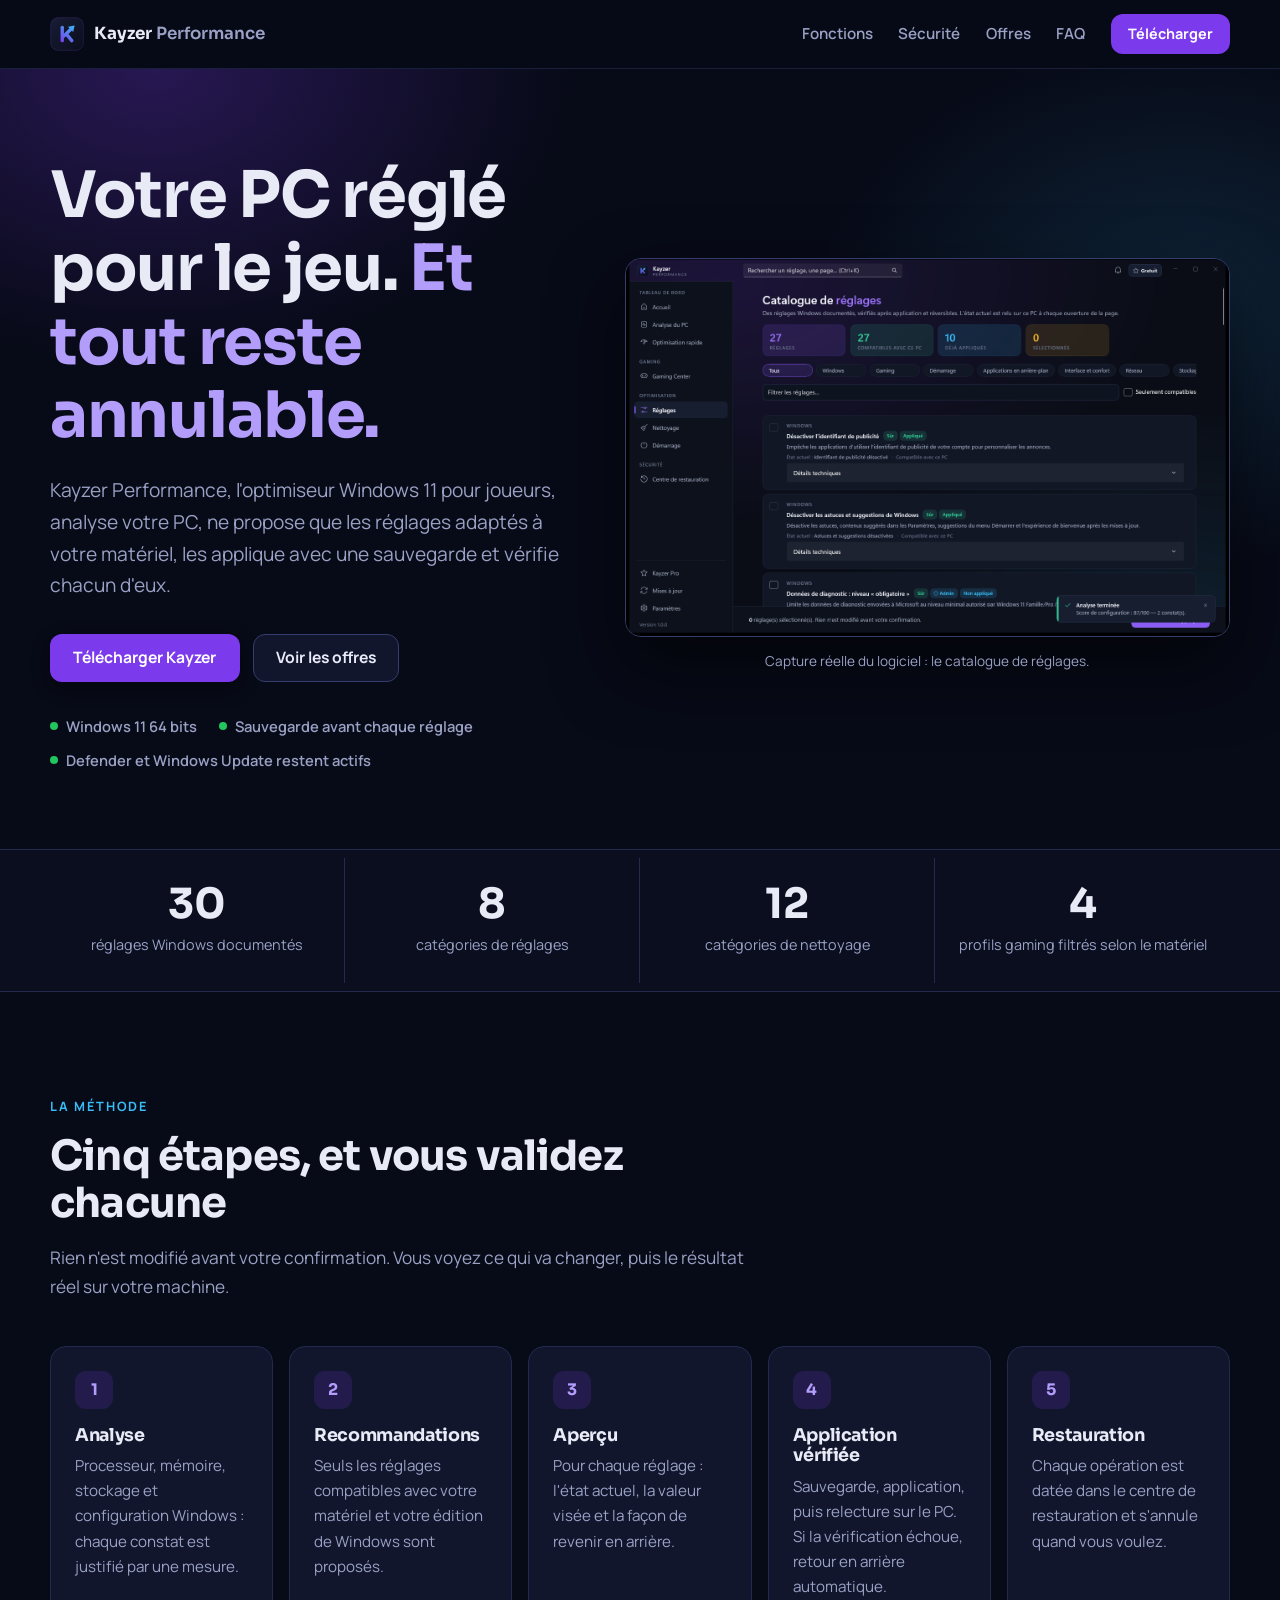
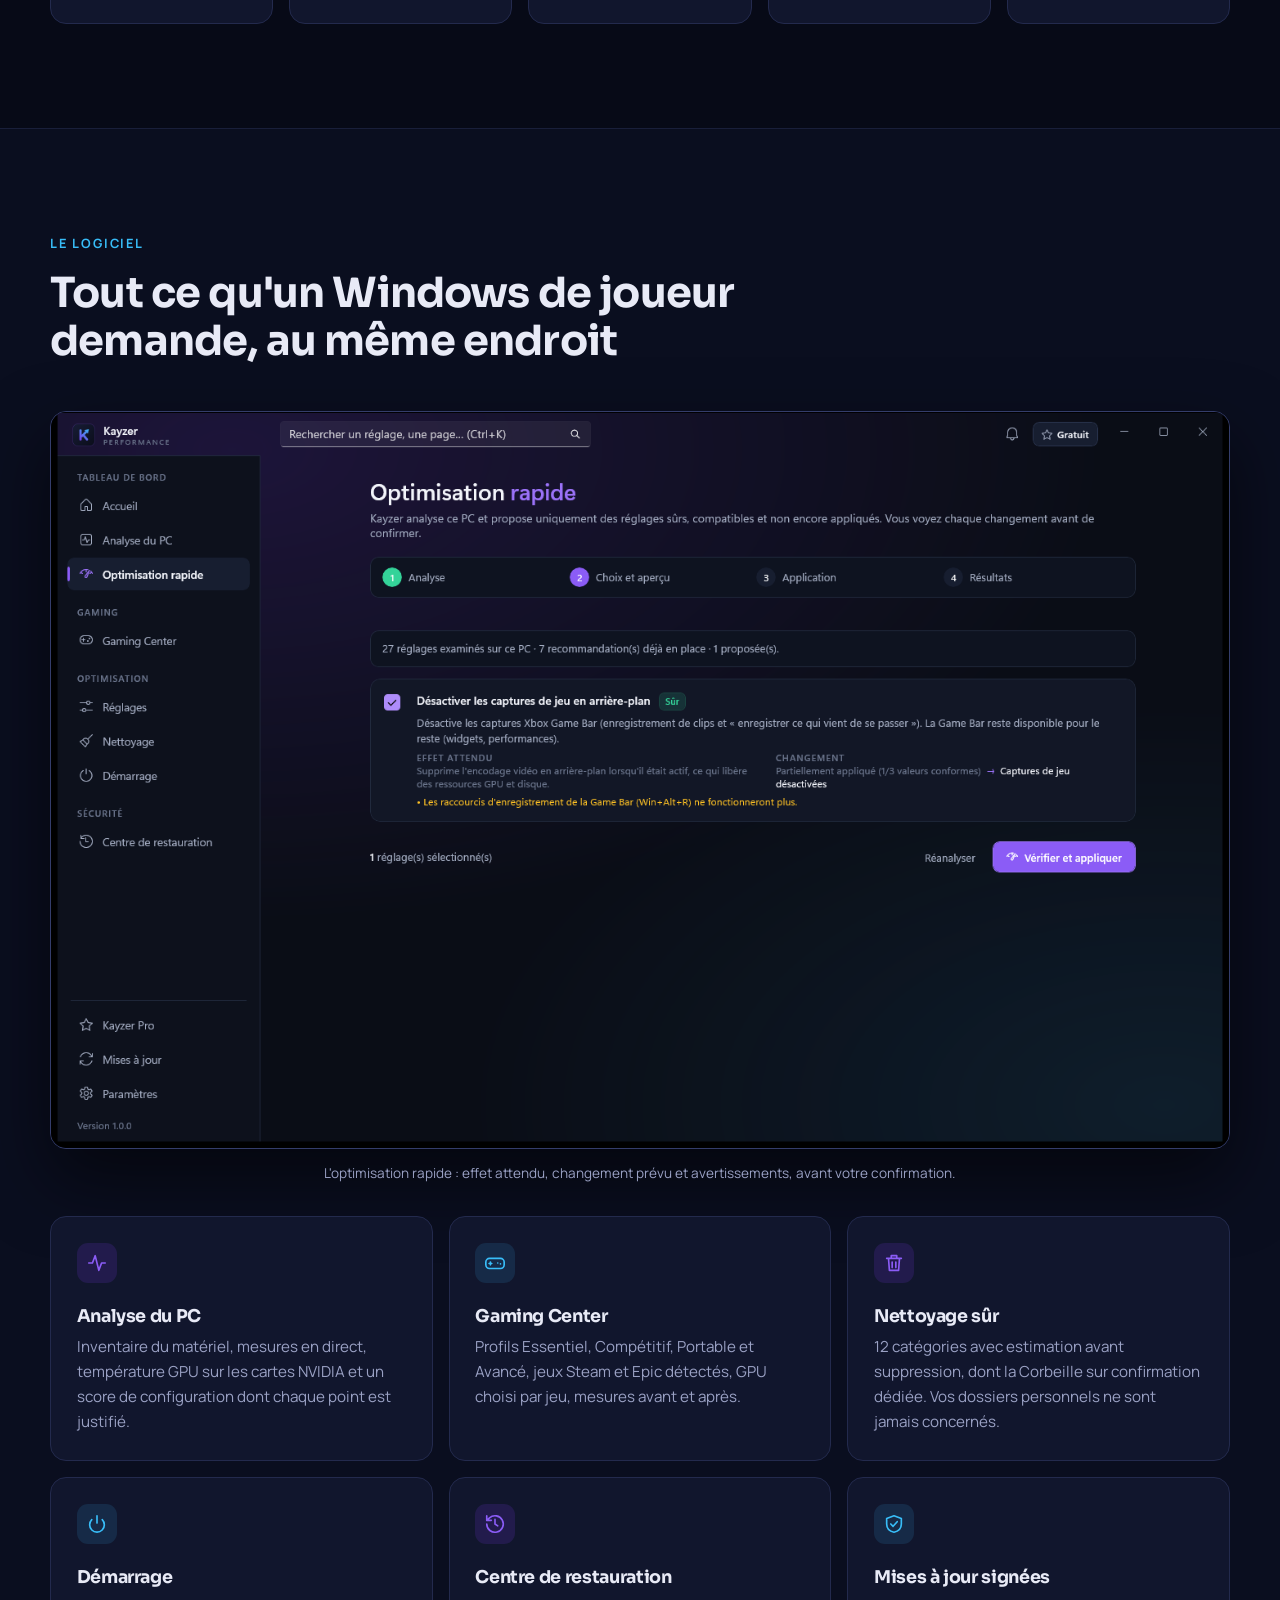
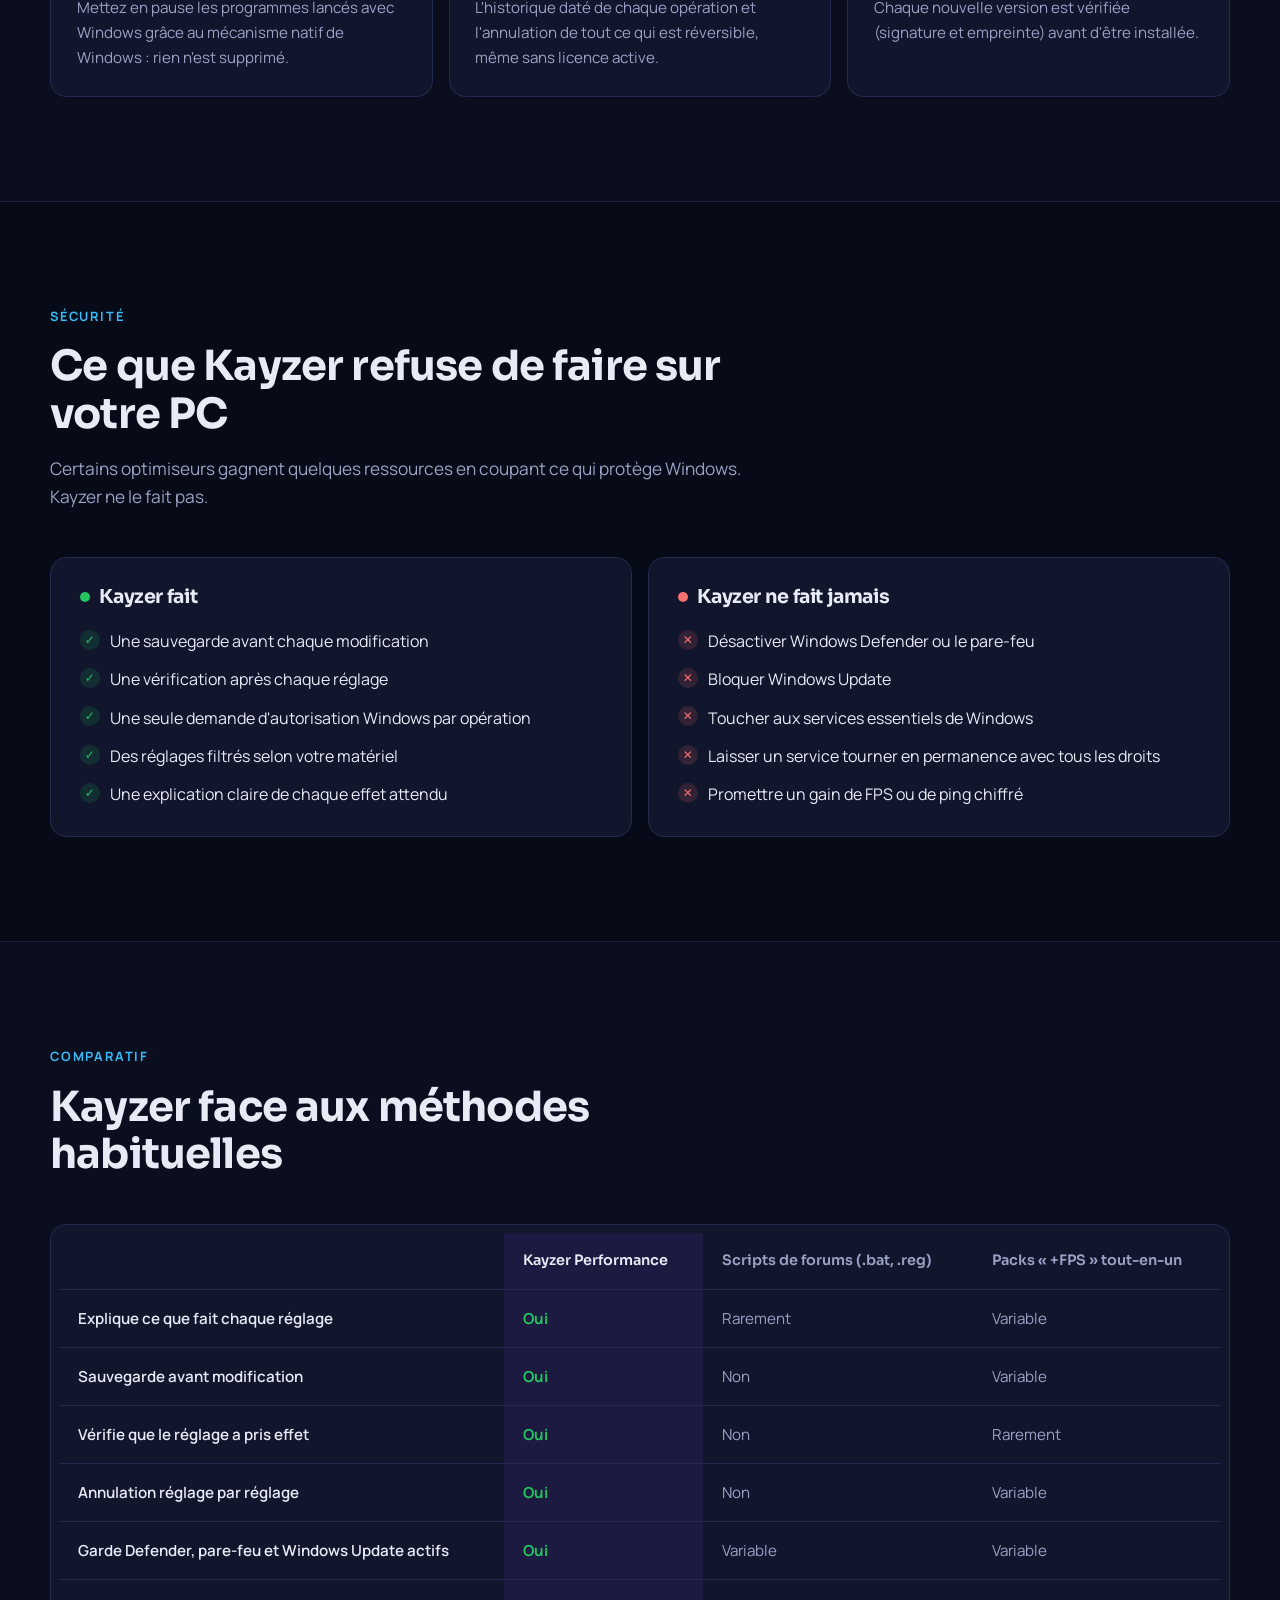
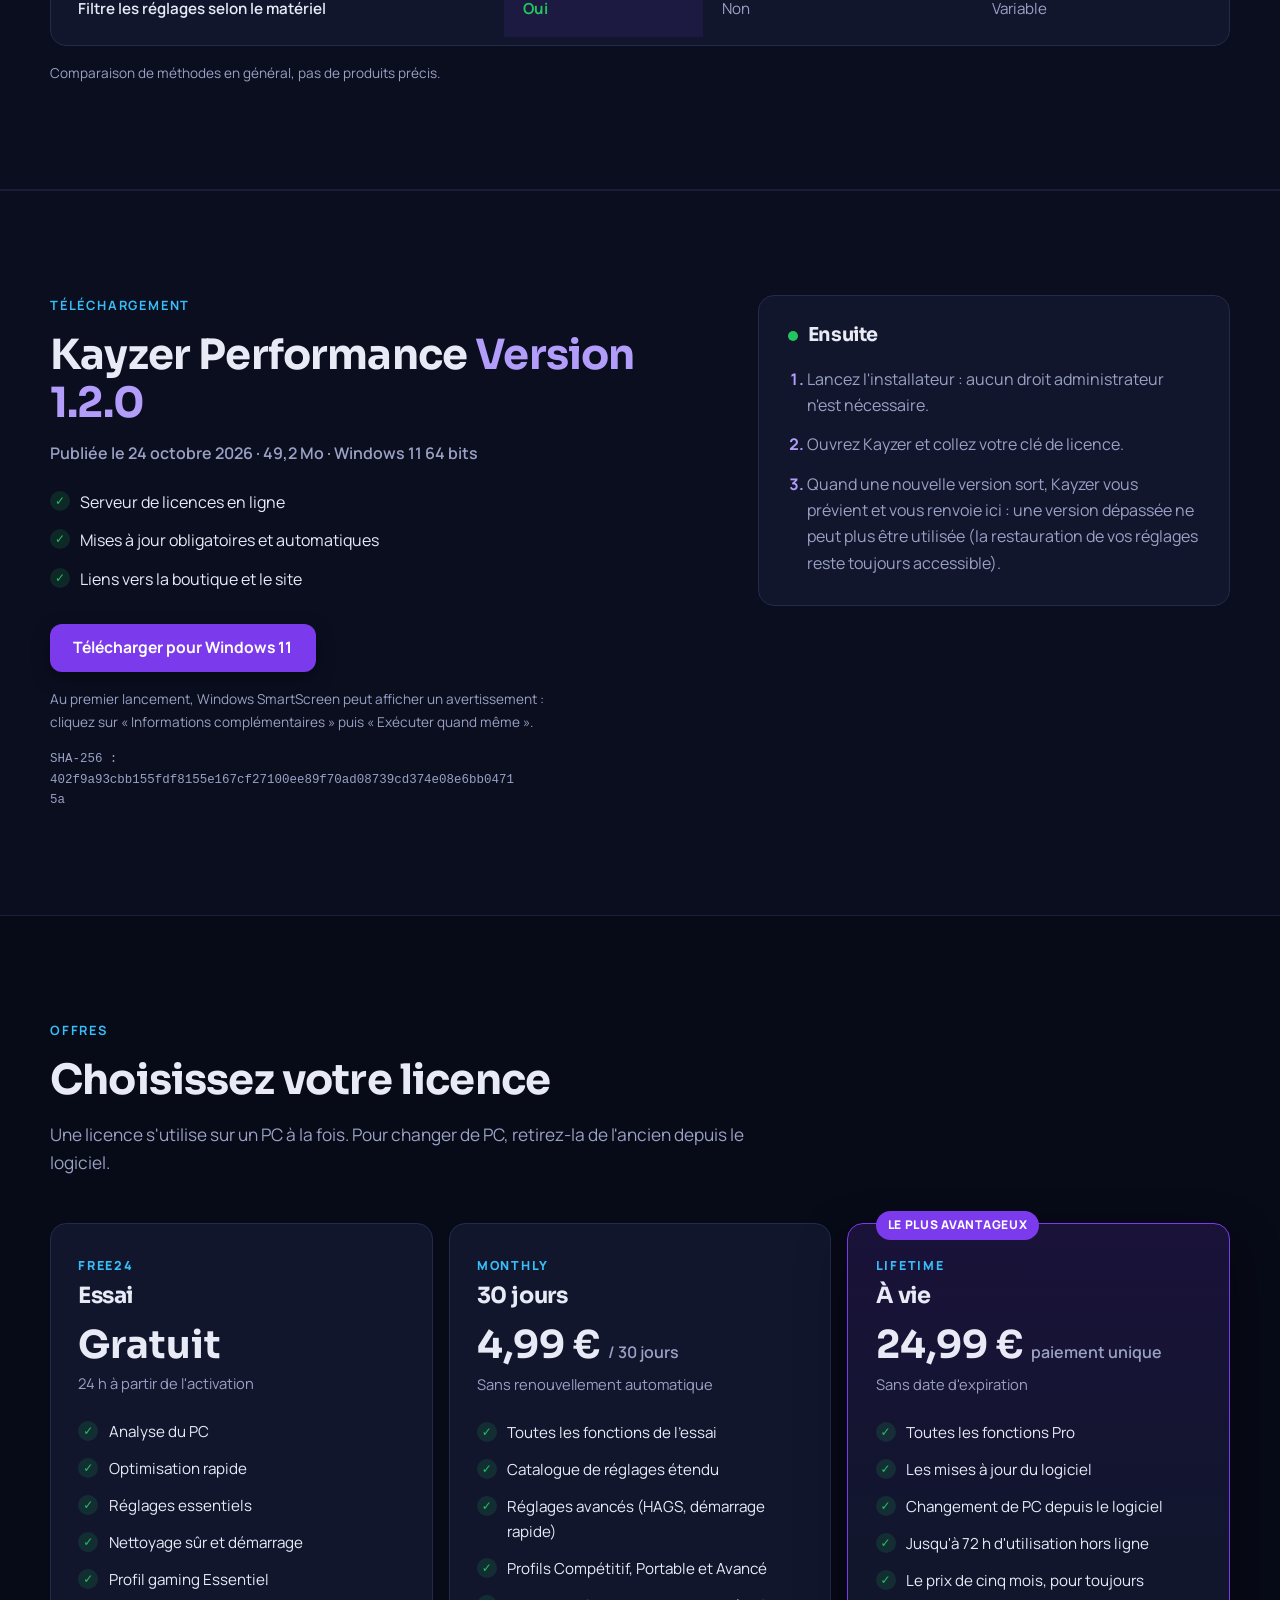
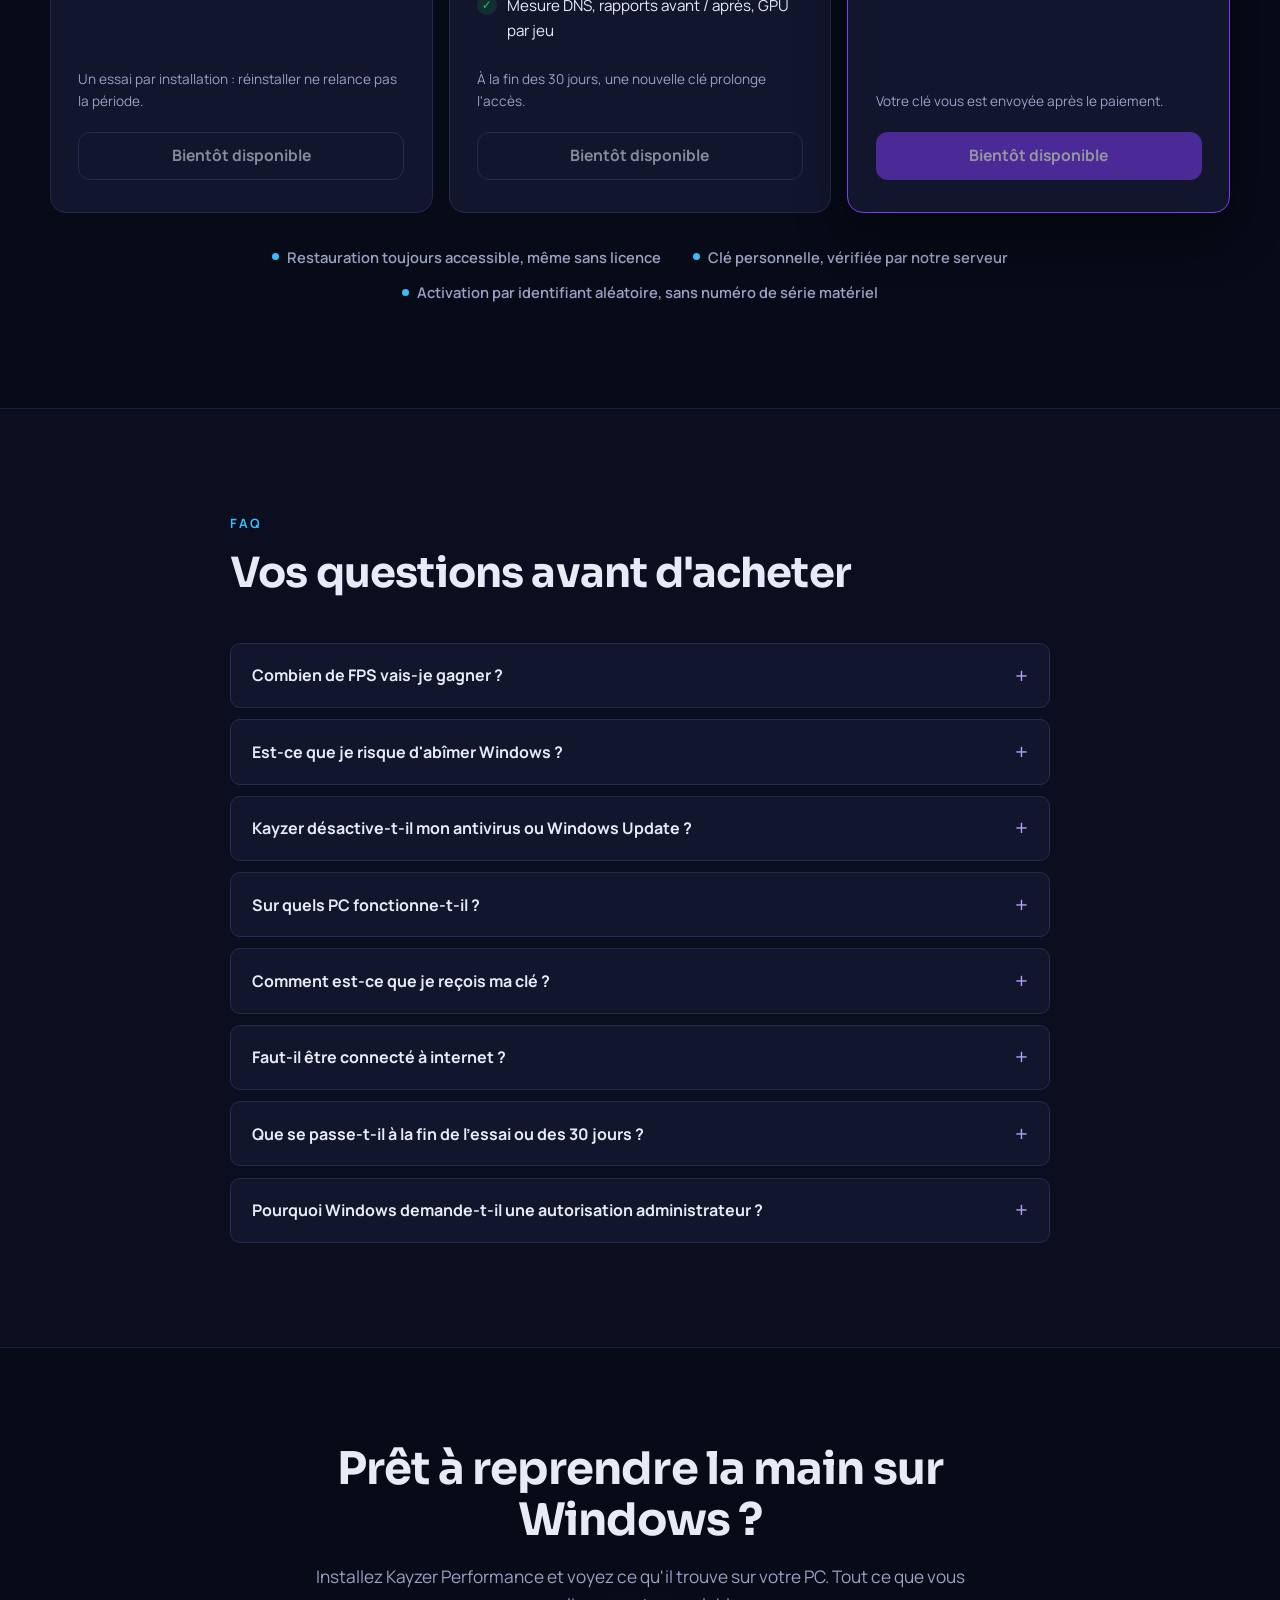
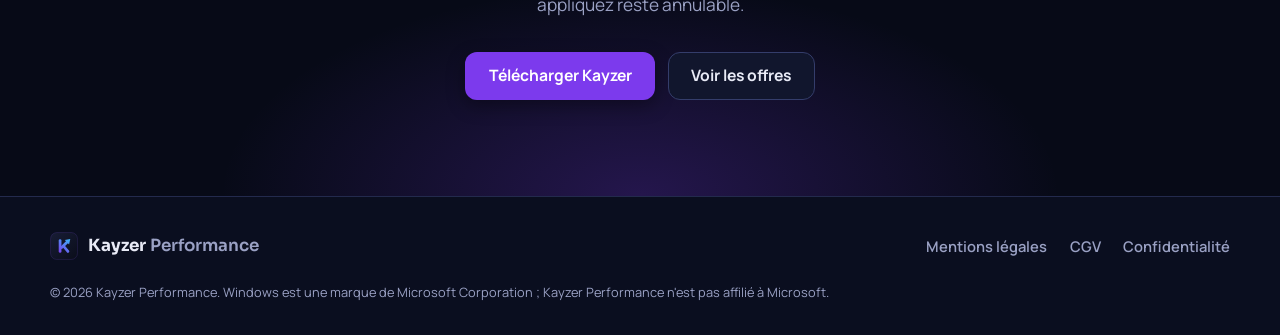
==== commit 11505b5c: "Site : b6032a3" ====
--- a/index.html
+++ b/index.html
@@ -33,7 +33,7 @@
         <a href="#securite">Sécurité</a>
         <a href="#offres">Offres</a>
         <a href="#faq">FAQ</a>
-        <a class="btn btn-small btn-primary" data-link="download" href="#offres">Télécharger</a>
+        <a class="btn btn-small btn-primary" href="#telecharger">Télécharger</a>
       </nav>
     </div>
   </header>
@@ -45,7 +45,7 @@
           <h1>Votre PC réglé pour le jeu. <span class="accent">Et tout reste annulable.</span></h1>
           <p class="lead">Kayzer Performance, l'optimiseur Windows&nbsp;11 pour joueurs, analyse votre PC, ne propose que les réglages adaptés à votre matériel, les applique avec une sauvegarde et vérifie chacun d'eux.</p>
           <div class="cta-row">
-            <a class="btn btn-primary" data-link="trial" href="#offres">Essayer 24&nbsp;h gratuitement</a>
+            <a class="btn btn-primary" href="#telecharger">Télécharger Kayzer</a>
             <a class="btn btn-ghost" href="#offres">Voir les offres</a>
           </div>
           <ul class="facts">
@@ -193,6 +193,32 @@
       </div>
     </section>
 
+    <section class="section section-alt" id="telecharger">
+      <div class="wrap">
+        <div class="download" data-release-root>
+          <div class="download-copy reveal">
+            <p class="eyebrow">Téléchargement</p>
+            <h2>Kayzer Performance <span class="accent" data-release="version">— dernière version</span></h2>
+            <p class="download-meta" data-release="meta">Windows 11 64 bits · installateur vérifié par empreinte SHA-256</p>
+            <ul class="list list-ok download-notes" data-release="notes" hidden></ul>
+            <div class="cta-row">
+              <a class="btn btn-primary" data-link="download" data-release="link" href="#telecharger">Télécharger pour Windows 11</a>
+            </div>
+            <p class="note">Au premier lancement, Windows SmartScreen peut afficher un avertissement : cliquez sur « Informations complémentaires » puis « Exécuter quand même ».</p>
+            <p class="note download-sha" data-release="sha" hidden></p>
+          </div>
+          <aside class="panel download-steps reveal">
+            <h3 class="panel-title ok">Ensuite</h3>
+            <ol>
+              <li>Lancez l'installateur : aucun droit administrateur n'est nécessaire.</li>
+              <li>Ouvrez Kayzer et collez votre clé de licence.</li>
+              <li>Quand une nouvelle version sort, Kayzer vous prévient et vous renvoie ici : une version dépassée ne peut plus être utilisée (la restauration de vos réglages reste toujours accessible).</li>
+            </ol>
+          </aside>
+        </div>
+      </div>
+    </section>
+
     <section class="section" id="offres">
       <div class="wrap">
         <div class="section-head reveal">
@@ -302,9 +328,9 @@
     <section class="final">
       <div class="wrap final-inner reveal">
         <h2>Prêt à reprendre la main sur Windows&nbsp;?</h2>
-        <p>Essayez Kayzer Performance gratuitement pendant 24 h. Tout ce que vous appliquez reste annulable.</p>
+        <p>Installez Kayzer Performance et voyez ce qu'il trouve sur votre PC. Tout ce que vous appliquez reste annulable.</p>
         <div class="cta-row cta-center">
-          <a class="btn btn-primary" data-link="trial" href="#offres">Essayer 24&nbsp;h gratuitement</a>
+          <a class="btn btn-primary" href="#telecharger">Télécharger Kayzer</a>
           <a class="btn btn-ghost" href="#offres">Voir les offres</a>
         </div>
       </div>
--- a/styles.css
+++ b/styles.css
@@ -185,6 +185,16 @@
 .assurances li { display: inline-flex; align-items: center; gap: .5rem; }
 .assurances li::before { content: ""; width: 7px; height: 7px; border-radius: 50%; background: var(--cyan); }
 
+/* Download */
+.download { display: grid; grid-template-columns: 1fr; gap: 1.5rem; align-items: start; }
+.download h2 { font-size: clamp(1.8rem, 3.6vw, 2.6rem); }
+.download-meta { margin-top: .8rem; color: var(--text-muted); font-weight: 600; }
+.download-notes { margin-top: 1.4rem; }
+.download .note { max-width: 62ch; }
+.download-sha { font-family: ui-monospace, "Cascadia Mono", Consolas, monospace; font-size: .78rem; overflow-wrap: anywhere; }
+.download-steps ol { margin: 0; padding-left: 1.2rem; display: grid; gap: .8rem; color: var(--text-muted); }
+.download-steps li::marker { color: var(--violet-text); font-weight: 700; }
+
 /* FAQ */
 .faq { display: grid; gap: .7rem; }
 .faq details { border-radius: var(--radius-sm); background: var(--surface); border: 1px solid var(--border); transition: border-color .2s; }
@@ -241,6 +251,7 @@
   .step:last-child { grid-column: auto; }
   .features { grid-template-columns: repeat(3, 1fr); }
   .split { grid-template-columns: 1fr 1fr; }
+  .download { grid-template-columns: minmax(0, 1.4fr) minmax(0, 1fr); gap: 3rem; }
   .plans { grid-template-columns: repeat(3, 1fr); }
 }
 
